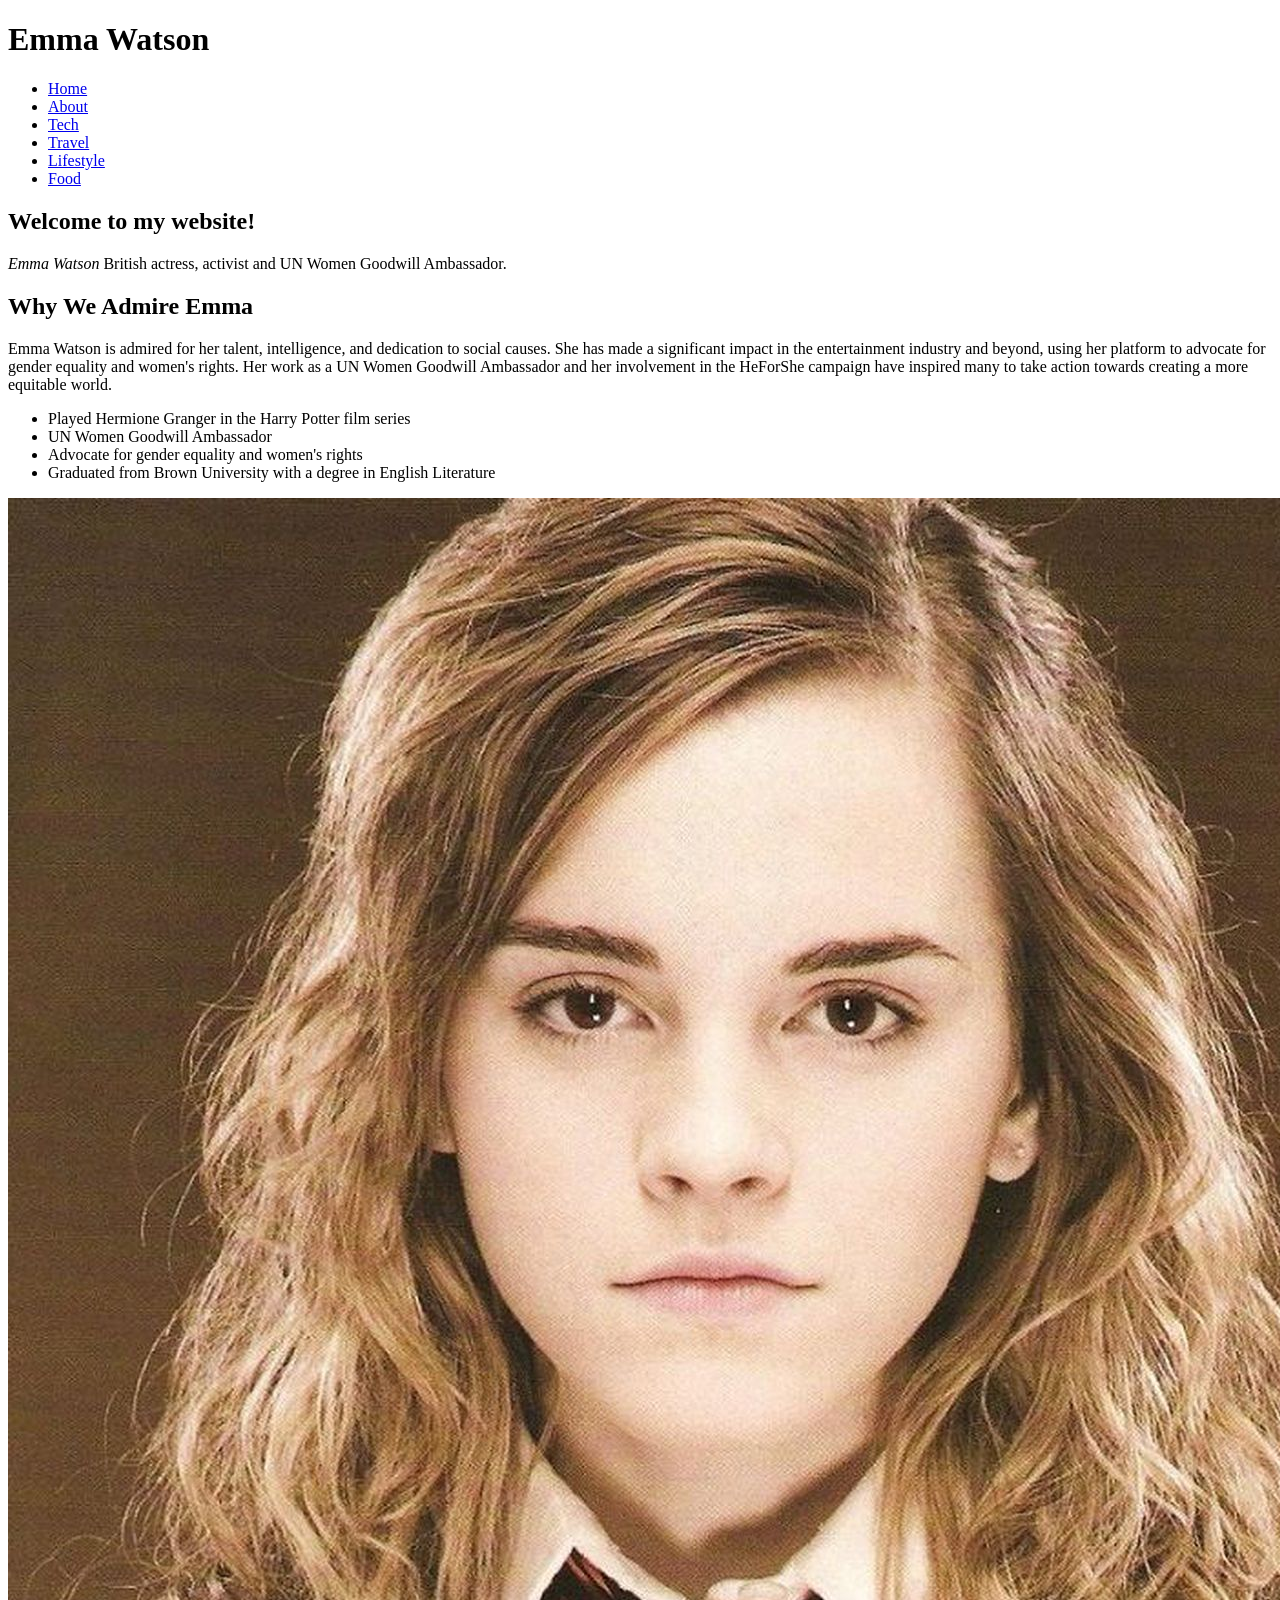
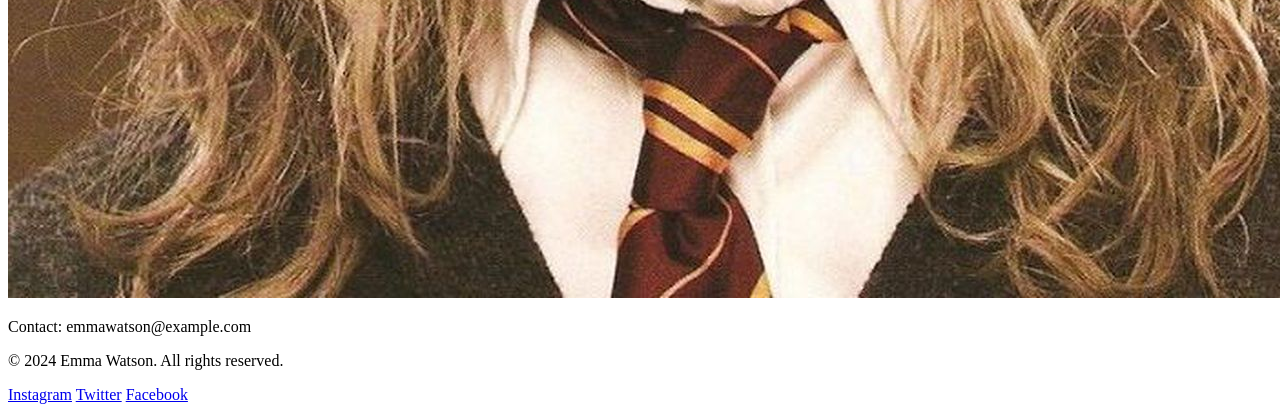
==== index.html @ 061f3134 "Revise footer with contact info and social links Updated footer to include contact information and s" ====
<!DOCTYPE html>
<html lang="en">

<head>
    <meta charset="UTF-8">
    <meta name="viewport" content="width=device-width, initial-scale=1.0">
    <link rel="preconnect" href="https://fonts.googleapis.com">
    <link rel="preconnect" href="https://fonts.gstatic.com" crossorigin>
    <link
        href="https://fonts.googleapis.com/css2?family=Playfair+Display:wght@700&family=Roboto:wght@300;400;700&display=swap"
        rel="stylesheet">
    <title> Emma Watson | Home</title>
    <link rel="stylesheet" href="style.css">



</head>

<body>

    <header class="site-header">
        <div class="logo">
            <h1>Emma Watson</h1>
        </div>


        <nav class="nav-links">
            <ul>
                <li><a href="index.html" class="active">Home</a></li>
                <li><a href="aboutme.html">About</a></li>
                <li><a href="tech.html">Tech</a></li>
                <li><a href="travel.html">Travel</a></li>
                <li><a href="lifestyle.html">Lifestyle</a></li>
                <li><a href="food.html">Food</a></li>
            </ul>
        </nav>

    </header>

    <main>
        <section class="hero">
            <h2>Welcome to my website!</h2>
            <p> <em>Emma Watson</em> British actress, activist and UN Women Goodwill Ambassador.</p>
        </section>

        <section class="intro">
            <h2>Why We Admire Emma </h2>

            <p>Emma Watson is admired for her talent, intelligence, and dedication to social causes. She has made a
                significant impact in the entertainment industry and beyond, using her platform to advocate for gender
                equality and women's rights. Her work as a UN Women Goodwill Ambassador and her involvement in the
                HeForShe campaign have inspired many to take action towards creating a more equitable world.</p>
            <ul>
                <li>Played Hermione Granger in the Harry Potter film series</li>
                <li> UN Women Goodwill Ambassador</li>
                <li> Advocate for gender equality and women's rights</li>
                <li>Graduated from Brown University with a degree in English Literature</li>

            </ul>

        </section>

        <section class="featured-image">
            <img src="pictures.jpg/emma1_.jpg" alt="Emma Watson">

        </section>



    </main>
   <footer>
    <p>Contact: emmawatson@example.com</p>
    <p>&copy; 2024 Emma Watson. All rights reserved.</p>

    <div class="social-links">
        <a href="#">Instagram</a>
        <a href="#">Twitter</a>
        <a href="#">Facebook</a>
    </div>
</footer>
</body>

</html>
---- style.css ----
.card-img-top {
    width: 100%;
    height: 260px;
    object-fit: contain;
    background-color: #f5f5f5;
}
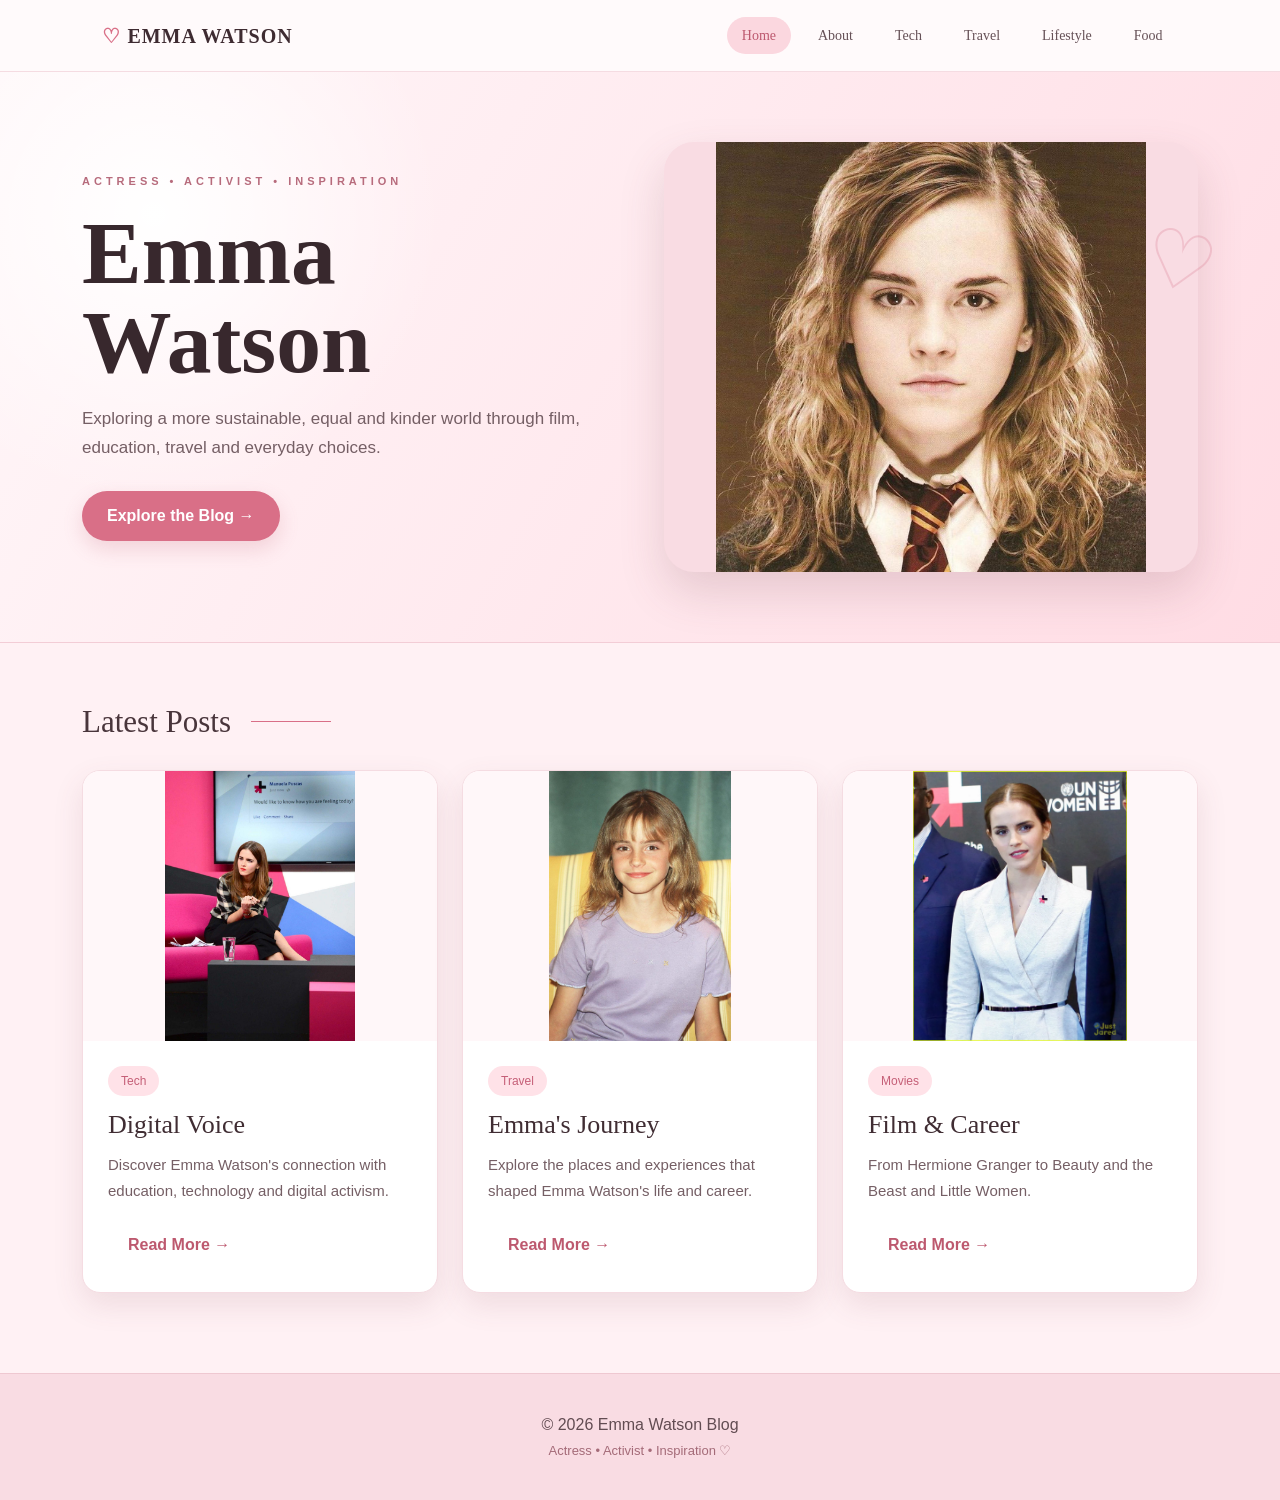
==== commit 80d72165: "Update Emma Watson website design" ====
--- a/index.html
+++ b/index.html
@@ -4,80 +4,237 @@
 <head>
     <meta charset="UTF-8">
     <meta name="viewport" content="width=device-width, initial-scale=1.0">
-    <link rel="preconnect" href="https://fonts.googleapis.com">
-    <link rel="preconnect" href="https://fonts.gstatic.com" crossorigin>
-    <link
-        href="https://fonts.googleapis.com/css2?family=Playfair+Display:wght@700&family=Roboto:wght@300;400;700&display=swap"
-        rel="stylesheet">
-    <title> Emma Watson | Home</title>
+
+    <title>Emma Watson</title>
+
+    <link rel="stylesheet"
+          href="bootstrap-5.3.8-dist/css/bootstrap.min.css">
+
     <link rel="stylesheet" href="style.css">
-
-
-
 </head>
 
 <body>
 
-    <header class="site-header">
+    <!-- NAVBAR -->
+    <nav class="main-nav">
+
         <div class="logo">
-            <h1>Emma Watson</h1>
-        </div>
-
-
-        <nav class="nav-links">
-            <ul>
-                <li><a href="index.html" class="active">Home</a></li>
-                <li><a href="aboutme.html">About</a></li>
-                <li><a href="tech.html">Tech</a></li>
-                <li><a href="travel.html">Travel</a></li>
-                <li><a href="lifestyle.html">Lifestyle</a></li>
-                <li><a href="food.html">Food</a></li>
-            </ul>
-        </nav>
+            ♡ EMMA WATSON
+        </div>
+
+        <ul>
+            <li><a href="index.html" class="active">Home</a></li>
+            <li><a href="aboutme.html">About</a></li>
+            <li><a href="tech.html">Tech</a></li>
+            <li><a href="travel.html">Travel</a></li>
+            <li><a href="lifestyle.html">Lifestyle</a></li>
+            <li><a href="food.html">Food</a></li>
+        </ul>
+
+    </nav>
+
+
+    <!-- HERO -->
+    <header class="home-hero">
+
+        <div class="container">
+
+            <div class="row align-items-center g-5">
+
+                <!-- LEFT TEXT -->
+                <div class="col-12 col-lg-6">
+
+                    <p class="hero-small">
+                        ACTRESS • ACTIVIST • INSPIRATION
+                    </p>
+
+                    <h1>
+                        Emma Watson
+                    </h1>
+
+                    <p class="home-description">
+                        Exploring a more sustainable, equal and kinder world
+                        through film, education, travel and everyday choices.
+                    </p>
+
+                    <a href="#latest" class="hero-button">
+                        Explore the Blog →
+                    </a>
+
+                </div>
+
+
+                <!-- RIGHT IMAGE -->
+                <div class="col-12 col-lg-6">
+
+                    <div class="hero-photo">
+
+                        <img
+                            src="pictures.jpg/emma1_.jpg"
+                            alt="Emma Watson"
+                        >
+
+                    </div>
+
+                </div>
+
+            </div>
+
+        </div>
 
     </header>
 
-    <main>
-        <section class="hero">
-            <h2>Welcome to my website!</h2>
-            <p> <em>Emma Watson</em> British actress, activist and UN Women Goodwill Ambassador.</p>
-        </section>
-
-        <section class="intro">
-            <h2>Why We Admire Emma </h2>
-
-            <p>Emma Watson is admired for her talent, intelligence, and dedication to social causes. She has made a
-                significant impact in the entertainment industry and beyond, using her platform to advocate for gender
-                equality and women's rights. Her work as a UN Women Goodwill Ambassador and her involvement in the
-                HeForShe campaign have inspired many to take action towards creating a more equitable world.</p>
-            <ul>
-                <li>Played Hermione Granger in the Harry Potter film series</li>
-                <li> UN Women Goodwill Ambassador</li>
-                <li> Advocate for gender equality and women's rights</li>
-                <li>Graduated from Brown University with a degree in English Literature</li>
-
-            </ul>
-
-        </section>
-
-        <section class="featured-image">
-            <img src="pictures.jpg/emma1_.jpg" alt="Emma Watson">
-
-        </section>
-
-
+
+    <!-- LATEST POSTS -->
+    <main id="latest" class="container content-section">
+
+        <div class="section-heading">
+
+            <h2>Latest Posts</h2>
+
+            <div class="heading-line"></div>
+
+        </div>
+
+
+        <div class="row g-4">
+
+
+            <!-- TECH -->
+            <div class="col-12 col-md-6 col-lg-4">
+
+                <article class="emma-card">
+
+                    <div class="emma-image">
+
+                        <img
+                            src="pictures.jpg/digital-voice.jpg"
+                            alt="Emma Watson digital voice"
+                            loading="lazy"
+                        >
+
+                    </div>
+
+                    <div class="emma-card-content">
+
+                        <span class="emma-tag">
+                            Tech
+                        </span>
+
+                        <h3>Digital Voice</h3>
+
+                        <p>
+                            Discover Emma Watson's connection with
+                            education, technology and digital activism.
+                        </p>
+
+                        <a href="tech.html" class="read-more">
+                            Read More →
+                        </a>
+
+                    </div>
+
+                </article>
+
+            </div>
+
+
+            <!-- TRAVEL -->
+            <div class="col-12 col-md-6 col-lg-4">
+
+                <article class="emma-card">
+
+                    <div class="emma-image">
+
+                        <img
+                            src="pictures.jpg/oxford.jpg"
+                            alt="Emma Watson journey"
+                            loading="lazy"
+                        >
+
+                    </div>
+
+                    <div class="emma-card-content">
+
+                        <span class="emma-tag">
+                            Travel
+                        </span>
+
+                        <h3>Emma's Journey</h3>
+
+                        <p>
+                            Explore the places and experiences that
+                            shaped Emma Watson's life and career.
+                        </p>
+
+                        <a href="travel.html" class="read-more">
+                            Read More →
+                        </a>
+
+                    </div>
+
+                </article>
+
+            </div>
+
+
+            <!-- MOVIES -->
+            <div class="col-12 col-md-6 col-lg-4">
+
+                <article class="emma-card">
+
+                    <div class="emma-image">
+
+                        <img
+                            src="pictures.jpg/movies.jpg"
+                            alt="Emma Watson film career"
+                            loading="lazy"
+                        >
+
+                    </div>
+
+                    <div class="emma-card-content">
+
+                        <span class="emma-tag">
+                            Movies
+                        </span>
+
+                        <h3>Film & Career</h3>
+
+                        <p>
+                            From Hermione Granger to Beauty and the Beast
+                            and Little Women.
+                        </p>
+
+                        <a href="travel.html" class="read-more">
+                            Read More →
+                        </a>
+
+                    </div>
+
+                </article>
+
+            </div>
+
+        </div>
 
     </main>
-   <footer>
-    <p>Contact: emmawatson@example.com</p>
-    <p>&copy; 2024 Emma Watson. All rights reserved.</p>
-
-    <div class="social-links">
-        <a href="#">Instagram</a>
-        <a href="#">Twitter</a>
-        <a href="#">Facebook</a>
-    </div>
-</footer>
+
+
+    <!-- FOOTER -->
+    <footer class="site-footer">
+
+        <p>© 2026 Emma Watson Blog</p>
+
+        <p class="footer-small">
+            Actress • Activist • Inspiration ♡
+        </p>
+
+    </footer>
+
+
+    <script src="bootstrap-5.3.8-dist/js/bootstrap.bundle.min.js"></script>
+
 </body>
 
-</html>
+</html>
--- a/style.css
+++ b/style.css
@@ -1,6 +1,658 @@
-.card-img-top {
+/* =========================================
+   GLOBAL
+========================================= */
+
+:root {
+    --pink-light: #fff1f4;
+    --pink-soft: #fbd7df;
+    --pink-main: #d96f87;
+    --pink-dark: #bd596f;
+    --text-dark: #3e2b31;
+    --text-soft: #735e64;
+    --white: #ffffff;
+}
+
+
+* {
+    box-sizing: border-box;
+}
+
+
+body {
+    margin: 0;
+
+    background: #fff1f4;
+
+    color: var(--text-dark);
+
+    font-family: Arial, Helvetica, sans-serif;
+}
+
+
+/* =========================================
+   NAVBAR
+========================================= */
+
+.main-nav {
+    min-height: 72px;
+
+    padding: 0 8%;
+
+    background: rgba(255, 250, 251, 0.97);
+
+    display: flex;
+    align-items: center;
+    justify-content: space-between;
+
+    border-bottom: 1px solid #f5dce2;
+}
+
+
+.logo {
+    font-family: Georgia, "Times New Roman", serif;
+
+    font-size: 20px;
+    font-weight: bold;
+
+    letter-spacing: 1px;
+
+    color: var(--text-dark);
+}
+
+
+.logo::first-letter {
+    color: var(--pink-main);
+}
+
+
+.main-nav ul {
+    list-style: none;
+
+    display: flex;
+    align-items: center;
+
+    gap: 12px;
+
+    margin: 0;
+    padding: 0;
+}
+
+
+.main-nav a {
+    display: block;
+
+    padding: 8px 15px;
+
+    color: #665157;
+
+    text-decoration: none;
+
+    font-family: Georgia, "Times New Roman", serif;
+
+    font-size: 14px;
+
+    border-radius: 25px;
+
+    transition: 0.25s;
+}
+
+
+.main-nav a:hover {
+    color: var(--pink-dark);
+
+    background: #ffe7ec;
+}
+
+
+.main-nav a.active {
+    color: var(--pink-dark);
+
+    background: #fbd7df;
+}
+
+
+/* =========================================
+   HERO
+========================================= */
+
+.page-hero {
+    text-align: center;
+
+    padding: 85px 20px 75px;
+
+    background:
+        radial-gradient(
+            circle at 15% 20%,
+            #ffffff 0%,
+            transparent 25%
+        ),
+        linear-gradient(
+            120deg,
+            #fff8fa 0%,
+            #ffe3e9 100%
+        );
+
+    border-bottom: 1px solid #f4d6dd;
+}
+
+
+.hero-small {
+    margin: 0 0 18px;
+
+    color: #b76b7c;
+
+    font-size: 11px;
+
+    letter-spacing: 4px;
+
+    font-weight: 600;
+}
+
+
+.page-hero h1 {
+    margin: 0;
+
+    font-family: Georgia, "Times New Roman", serif;
+
+    font-size: clamp(42px, 5vw, 66px);
+
+    color: #38282d;
+
+    font-weight: bold;
+}
+
+
+.hero-description {
+    max-width: 750px;
+
+    margin: 18px auto 0;
+
+    color: #80696f;
+
+    font-size: 16px;
+
+    line-height: 1.7;
+}
+
+
+/* =========================================
+   MAIN CONTENT
+========================================= */
+
+.content-section {
+    padding-top: 60px;
+    padding-bottom: 80px;
+}
+
+
+.section-heading {
+    display: flex;
+    align-items: center;
+
+    gap: 20px;
+
+    margin-bottom: 30px;
+}
+
+
+.section-heading h2 {
+    margin: 0;
+
+    font-family: Georgia, "Times New Roman", serif;
+
+    font-size: 31px;
+
+    color: #49353b;
+}
+
+
+.heading-line {
+    width: 80px;
+    height: 1px;
+
+    background: var(--pink-main);
+}
+
+
+/* =========================================
+   CARDS
+========================================= */
+
+.emma-card {
     width: 100%;
-    height: 260px;
+    height: 100%;
+
+    overflow: hidden;
+
+    background: var(--white);
+
+    border-radius: 18px;
+
+    border: 1px solid #f5dce2;
+
+    box-shadow:
+        0 12px 30px rgba(122, 67, 80, 0.12);
+
+    transition:
+        transform 0.3s ease,
+        box-shadow 0.3s ease;
+}
+
+
+.emma-card:hover {
+    transform: translateY(-7px);
+
+    box-shadow:
+        0 18px 38px rgba(122, 67, 80, 0.18);
+}
+
+
+/* =========================================
+   IMAGES
+========================================= */
+
+.emma-image {
+    width: 100%;
+    height: 270px;
+
+    display: flex;
+    align-items: center;
+    justify-content: center;
+
+    overflow: hidden;
+
+    background: #fff7f9;
+}
+
+
+.emma-image img {
+    display: block;
+
+    width: 100%;
+    height: 100%;
+
     object-fit: contain;
-    background-color: #f5f5f5;
+    object-position: center;
+
+    background: #fff7f9;
+}
+
+
+/* =========================================
+   CARD TEXT
+========================================= */
+
+.emma-card-content {
+    padding: 25px;
+}
+
+
+.emma-tag {
+    display: inline-block;
+
+    padding: 6px 13px;
+
+    margin-bottom: 13px;
+
+    background: #ffe2e8;
+
+    color: #c55f77;
+
+    border-radius: 20px;
+
+    font-size: 12px;
+}
+
+
+.emma-card h3 {
+    margin: 0 0 12px;
+
+    font-family: Georgia, "Times New Roman", serif;
+
+    font-size: 26px;
+
+    color: #402d33;
+}
+
+
+.emma-card p {
+    margin-bottom: 20px;
+
+    color: #755f65;
+
+    font-size: 15px;
+
+    line-height: 1.7;
+}
+
+
+.read-more {
+    display: inline-block;
+
+    padding: 10px 20px;
+
+    color: var(--pink-dark);
+
+    text-decoration: none;
+
+    font-weight: bold;
+
+    border-radius: 25px;
+
+    transition: 0.25s;
+}
+
+
+.read-more:hover {
+    background: #ffe1e7;
+
+    color: #a9475e;
+
+    transform: translateX(4px);
+}
+
+
+/* =========================================
+   FOOTER
+========================================= */
+
+.site-footer {
+    text-align: center;
+
+    padding: 35px 20px;
+
+    background: #f9dce3;
+
+    color: #624c52;
+
+    border-top: 1px solid #efc8d1;
+}
+
+
+.site-footer p {
+    margin: 4px;
+}
+
+
+.footer-small {
+    font-size: 13px;
+
+    color: #a46b78;
+}
+
+
+/* =========================================
+   TABLET
+========================================= */
+
+@media (max-width: 991px) {
+
+    .main-nav {
+        padding: 15px 5%;
+
+        flex-direction: column;
+
+        gap: 15px;
+    }
+
+
+    .main-nav ul {
+        flex-wrap: wrap;
+
+        justify-content: center;
+    }
+
+
+    .page-hero {
+        padding: 65px 20px;
+    }
+
+
+    .emma-image {
+        height: 250px;
+    }
+
+}
+
+
+/* =========================================
+   MOBILE
+========================================= */
+
+@media (max-width: 576px) {
+
+    .main-nav ul {
+        gap: 4px;
+    }
+
+
+    .main-nav a {
+        padding: 6px 9px;
+
+        font-size: 12px;
+    }
+
+
+    .page-hero {
+        padding: 50px 15px;
+    }
+
+
+    .page-hero h1 {
+        font-size: 39px;
+    }
+
+
+    .hero-small {
+        letter-spacing: 2px;
+
+        font-size: 9px;
+    }
+
+
+    .hero-description {
+        font-size: 14px;
+    }
+
+
+    .content-section {
+        padding: 40px 15px 60px;
+    }
+
+
+    .section-heading h2 {
+        font-size: 27px;
+    }
+
+
+    .heading-line {
+        width: 50px;
+    }
+
+
+    .emma-image {
+        height: 230px;
+    }
+
+}
+
+/* =========================================
+   HOME PAGE HERO
+========================================= */
+
+.home-hero {
+    padding: 70px 0;
+
+    background:
+        radial-gradient(
+            circle at 12% 25%,
+            #ffffff 0%,
+            transparent 24%
+        ),
+        linear-gradient(
+            120deg,
+            #fff7f9 0%,
+            #ffdce4 100%
+        );
+
+    border-bottom: 1px solid #f3cdd6;
+}
+
+
+.home-hero h1 {
+    margin: 0 0 18px;
+
+    font-family: Georgia, "Times New Roman", serif;
+
+    font-size: clamp(55px, 7vw, 90px);
+
+    font-weight: bold;
+
+    color: #38282d;
+
+    line-height: 1;
+}
+
+
+.home-description {
+    max-width: 570px;
+
+    margin-bottom: 28px;
+
+    color: #755f65;
+
+    font-size: 17px;
+
+    line-height: 1.7;
+}
+
+
+/* BUTTON */
+
+.hero-button {
+    display: inline-block;
+
+    padding: 13px 25px;
+
+    background: #d96f87;
+
+    color: white;
+
+    text-decoration: none;
+
+    font-weight: bold;
+
+    border-radius: 30px;
+
+    box-shadow: 0 8px 20px rgba(190, 89, 111, 0.2);
+
+    transition: 0.3s;
+}
+
+
+.hero-button:hover {
+    background: #bd596f;
+
+    color: white;
+
+    transform: translateY(-3px);
+}
+
+
+/* EMMA HERO PHOTO */
+
+.hero-photo {
+    width: 100%;
+    height: 430px;
+
+    overflow: hidden;
+
+    border-radius: 30px;
+
+    background: #f9dce3;
+
+    box-shadow:
+        0 20px 45px rgba(117, 65, 78, 0.18);
+}
+
+
+.hero-photo img {
+    width: 100%;
+    height: 100%;
+
+    object-fit: contain;
+    object-position: center bottom;
+
+    display: block;
+}
+
+
+/* DECORATIVE HEART */
+
+.home-hero::after {
+    content: "♡";
+
+    position: absolute;
+
+    right: 5%;
+    top: 130px;
+
+    color: rgba(217, 111, 135, 0.25);
+
+    font-size: 80px;
+
+    transform: rotate(15deg);
+
+    pointer-events: none;
+}
+
+
+.home-hero {
+    position: relative;
+}
+
+
+/* HOME RESPONSIVE */
+
+@media (max-width: 991px) {
+
+    .home-hero {
+        padding: 55px 0;
+    }
+
+    .home-hero h1 {
+        font-size: 60px;
+    }
+
+    .hero-photo {
+        height: 380px;
+    }
+
+}
+
+
+@media (max-width: 576px) {
+
+    .home-hero {
+        padding: 45px 15px;
+        text-align: center;
+    }
+
+    .home-description {
+        margin-left: auto;
+        margin-right: auto;
+    }
+
+    .home-hero h1 {
+        font-size: 48px;
+    }
+
+    .hero-photo {
+        height: 330px;
+    }
+
+    .home-hero::after {
+        display: none;
+    }
+
 }
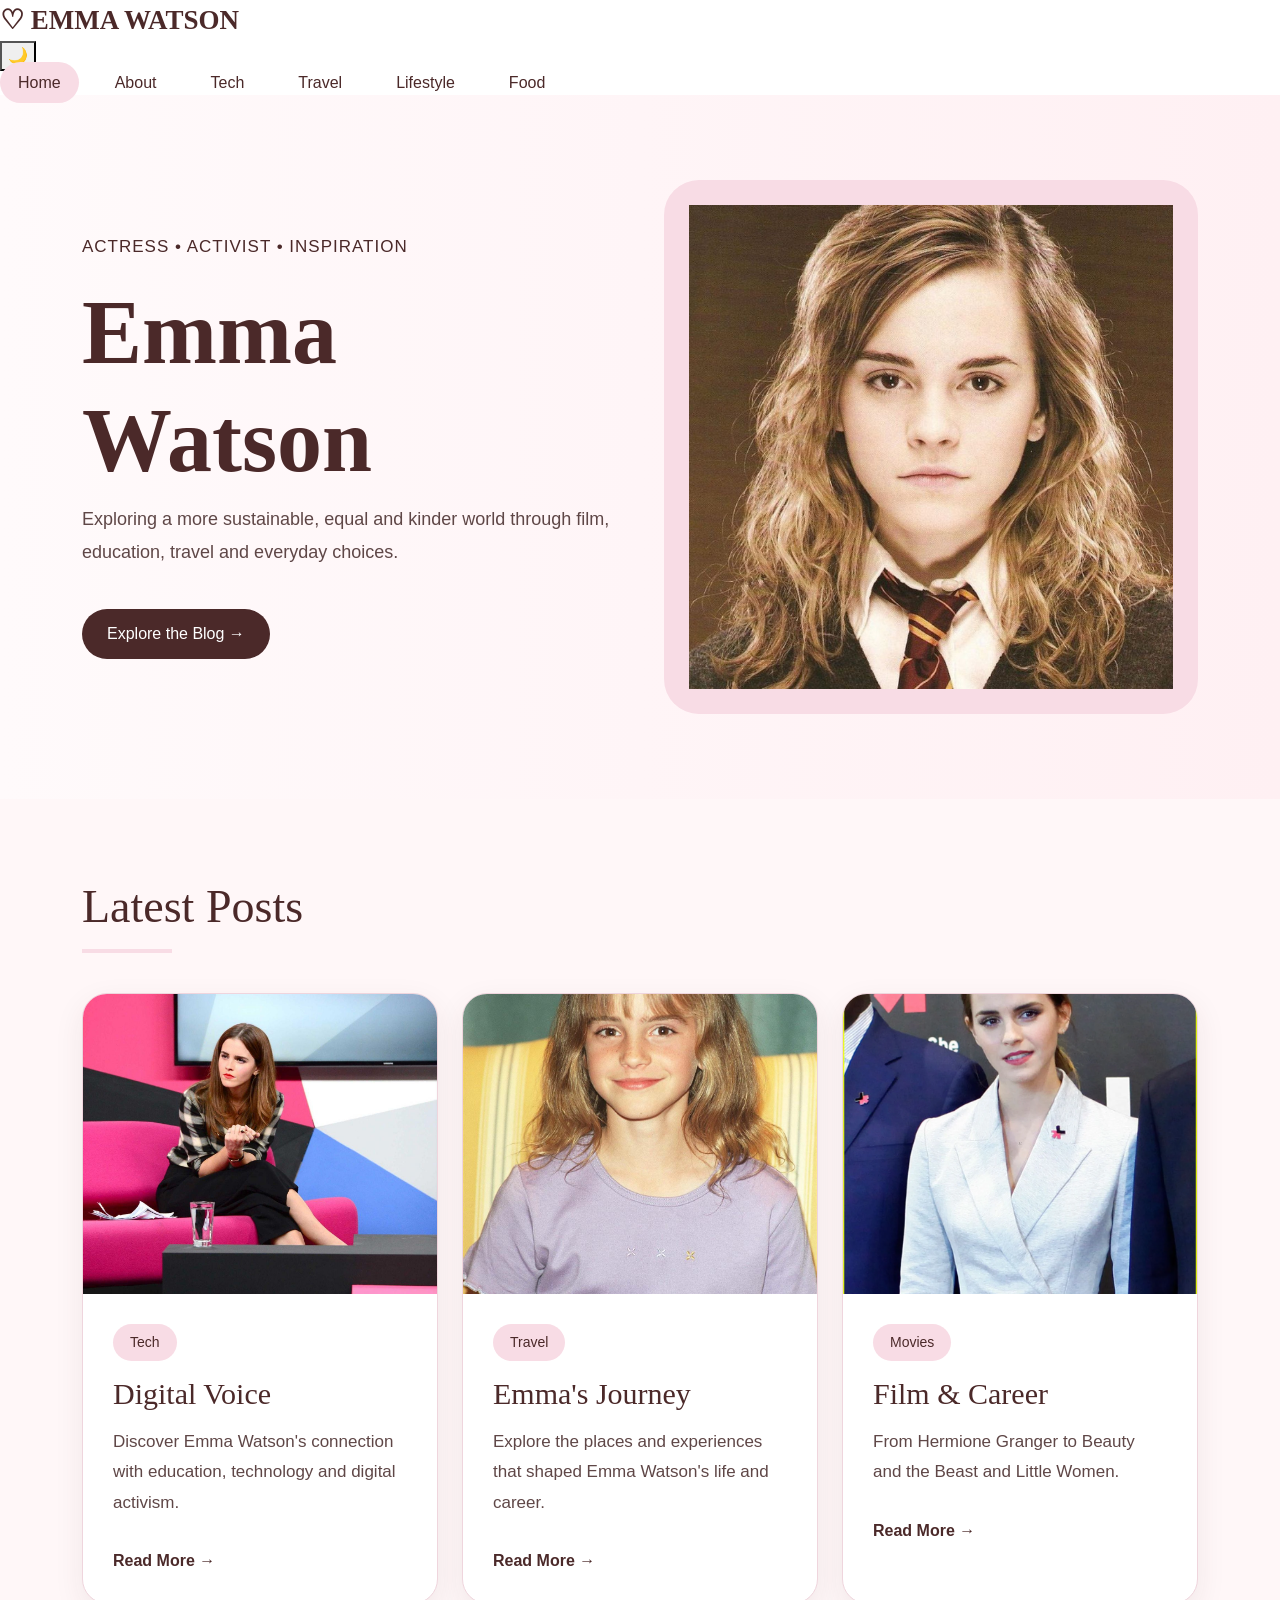
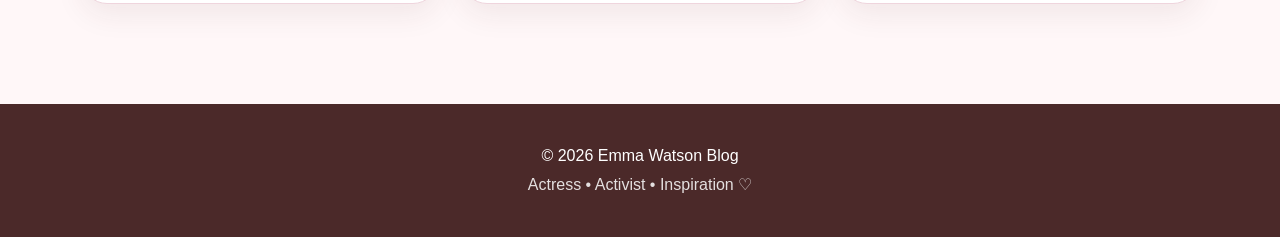
==== commit cc4c96f9: "Update index.html" ====
--- a/index.html
+++ b/index.html
@@ -15,12 +15,12 @@
 
 <body>
 
-    <!-- NAVBAR -->
     <nav class="main-nav">
 
         <div class="logo">
             ♡ EMMA WATSON
         </div>
+        <button id="themeToggle" class="theme-btn">🌙</button>
 
         <ul>
             <li><a href="index.html" class="active">Home</a></li>
@@ -34,7 +34,6 @@
     </nav>
 
 
-    <!-- HERO -->
     <header class="home-hero">
 
         <div class="container">
@@ -64,7 +63,7 @@
                 </div>
 
 
-                <!-- RIGHT IMAGE -->
+       
                 <div class="col-12 col-lg-6">
 
                     <div class="hero-photo">
@@ -85,7 +84,7 @@
     </header>
 
 
-    <!-- LATEST POSTS -->
+
     <main id="latest" class="container content-section">
 
         <div class="section-heading">
@@ -100,7 +99,7 @@
         <div class="row g-4">
 
 
-            <!-- TECH -->
+         
             <div class="col-12 col-md-6 col-lg-4">
 
                 <article class="emma-card">
@@ -139,7 +138,6 @@
             </div>
 
 
-            <!-- TRAVEL -->
             <div class="col-12 col-md-6 col-lg-4">
 
                 <article class="emma-card">
@@ -178,7 +176,6 @@
             </div>
 
 
-            <!-- MOVIES -->
             <div class="col-12 col-md-6 col-lg-4">
 
                 <article class="emma-card">
@@ -221,7 +218,7 @@
     </main>
 
 
-    <!-- FOOTER -->
+
     <footer class="site-footer">
 
         <p>© 2026 Emma Watson Blog</p>
@@ -237,4 +234,4 @@
 
 </body>
 
-</html>+</html>
--- a/style.css
+++ b/style.css
@@ -1,658 +1,454 @@
-/* =========================================
-   GLOBAL
-========================================= */
-
 :root {
-    --pink-light: #fff1f4;
-    --pink-soft: #fbd7df;
-    --pink-main: #d96f87;
-    --pink-dark: #bd596f;
-    --text-dark: #3e2b31;
-    --text-soft: #735e64;
+    --cream: #fff7f8;
+    --pink: #f8dce5;
+    --pink-light: #fff0f3;
+    --brown: #4b2929;
+    --text: #5f4747;
     --white: #ffffff;
 }
-
-
-* {
-    box-sizing: border-box;
-}
-
 
 body {
     margin: 0;
-
-    background: #fff1f4;
-
-    color: var(--text-dark);
-
-    font-family: Arial, Helvetica, sans-serif;
-}
-
-
-/* =========================================
-   NAVBAR
-========================================= */
-
-.main-nav {
-    min-height: 72px;
-
-    padding: 0 8%;
-
-    background: rgba(255, 250, 251, 0.97);
-
+    background: var(--cream);
+    color: var(--brown);
+    font-family: "Poppins", sans-serif;
+}
+
+.navbar,
+.main-nav,
+.site-header {
+    background: #ffffff;
+}
+
+.navbar {
+    min-height: 86px;
+    padding: 0 7%;
     display: flex;
     align-items: center;
     justify-content: space-between;
-
-    border-bottom: 1px solid #f5dce2;
-}
-
-
-.logo {
-    font-family: Georgia, "Times New Roman", serif;
-
-    font-size: 20px;
-    font-weight: bold;
-
-    letter-spacing: 1px;
-
-    color: var(--text-dark);
-}
-
-
-.logo::first-letter {
-    color: var(--pink-main);
-}
-
-
-.main-nav ul {
+    border-bottom: 1px solid #f0d8df;
+}
+
+.navbar .logo,
+.main-nav .logo,
+.site-header .logo {
+    font-family: "Playfair Display", serif;
+    font-size: 27px;
+    font-weight: 700;
+    color: var(--brown);
+}
+
+.navbar .nav-links,
+.main-nav ul,
+.site-header .nav {
     list-style: none;
-
+    margin: 0;
+    padding: 0;
     display: flex;
     align-items: center;
-
-    gap: 12px;
-
-    margin: 0;
-    padding: 0;
-}
-
-
-.main-nav a {
+    gap: 18px;
+}
+
+.navbar .nav-links li,
+.main-nav li,
+.site-header .nav-item {
+    list-style: none;
+}
+
+.navbar a,
+.main-nav a,
+.site-header a {
+    color: var(--brown);
+    text-decoration: none;
+    padding: 12px 18px;
+    border-radius: 30px;
+    transition: 0.3s;
+}
+
+.navbar a:hover,
+.main-nav a:hover,
+.site-header a:hover {
+    background: var(--pink-light);
+}
+
+.navbar a.active,
+.main-nav a.active,
+.site-header a.active {
+    background: var(--pink);
+}
+
+.home-hero,
+.page-hero {
+    background: linear-gradient(90deg, #fffafb, #fff0f3);
+}
+
+.home-hero {
+    padding: 85px 0;
+}
+
+.page-hero {
+    padding: 90px 0 100px;
+}
+
+.hero-small {
+    font-family: "Poppins", sans-serif;
+    font-size: 17px;
+    letter-spacing: 1px;
+    color: var(--brown);
+    margin-bottom: 20px;
+}
+
+.home-hero h1,
+.page-hero h1 {
+    font-family: "Playfair Display", serif;
+    color: var(--brown);
+    font-weight: 700;
+}
+
+.home-hero h1 {
+    font-size: 90px;
+}
+
+.page-hero h1 {
+    font-size: 76px;
+}
+
+.home-description,
+.hero-description {
+    color: var(--text);
+    font-size: 18px;
+    line-height: 1.8;
+    max-width: 650px;
+}
+
+.hero-button {
+    display: inline-block;
+    margin-top: 25px;
+    padding: 13px 25px;
+    background: var(--brown);
+    color: white;
+    text-decoration: none;
+    border-radius: 30px;
+}
+
+.hero-button:hover {
+    background: #693d3d;
+    color: white;
+}
+
+.hero-photo {
+    background: var(--pink);
+    padding: 25px;
+    border-radius: 35px;
+}
+
+.hero-photo img {
+    width: 100%;
     display: block;
-
-    padding: 8px 15px;
-
-    color: #665157;
-
-    text-decoration: none;
-
-    font-family: Georgia, "Times New Roman", serif;
-
-    font-size: 14px;
-
+}
+
+.content-section {
+    padding-top: 80px;
+    padding-bottom: 100px;
+}
+
+.section-heading {
+    margin-bottom: 40px;
+}
+
+.section-heading h2 {
+    font-family: "Playfair Display", serif;
+    color: var(--brown);
+    font-size: 46px;
+}
+
+.heading-line {
+    width: 90px;
+    height: 4px;
+    background: var(--pink);
+    margin-top: 15px;
+}
+
+.emma-card {
+    height: 100%;
+    background: white;
+    border: 1px solid #efd5dd;
     border-radius: 25px;
-
-    transition: 0.25s;
-}
-
-
-.main-nav a:hover {
-    color: var(--pink-dark);
-
-    background: #ffe7ec;
-}
-
-
-.main-nav a.active {
-    color: var(--pink-dark);
-
-    background: #fbd7df;
-}
-
-
-/* =========================================
-   HERO
-========================================= */
-
-.page-hero {
-    text-align: center;
-
-    padding: 85px 20px 75px;
-
-    background:
-        radial-gradient(
-            circle at 15% 20%,
-            #ffffff 0%,
-            transparent 25%
-        ),
-        linear-gradient(
-            120deg,
-            #fff8fa 0%,
-            #ffe3e9 100%
-        );
-
-    border-bottom: 1px solid #f4d6dd;
-}
-
-
-.hero-small {
-    margin: 0 0 18px;
-
-    color: #b76b7c;
-
-    font-size: 11px;
-
-    letter-spacing: 4px;
-
-    font-weight: 600;
-}
-
-
-.page-hero h1 {
-    margin: 0;
-
-    font-family: Georgia, "Times New Roman", serif;
-
-    font-size: clamp(42px, 5vw, 66px);
-
-    color: #38282d;
-
-    font-weight: bold;
-}
-
-
-.hero-description {
-    max-width: 750px;
-
-    margin: 18px auto 0;
-
-    color: #80696f;
-
-    font-size: 16px;
-
-    line-height: 1.7;
-}
-
-
-/* =========================================
-   MAIN CONTENT
-========================================= */
-
-.content-section {
-    padding-top: 60px;
-    padding-bottom: 80px;
-}
-
-
-.section-heading {
-    display: flex;
-    align-items: center;
-
-    gap: 20px;
-
-    margin-bottom: 30px;
-}
-
-
-.section-heading h2 {
-    margin: 0;
-
-    font-family: Georgia, "Times New Roman", serif;
-
-    font-size: 31px;
-
-    color: #49353b;
-}
-
-
-.heading-line {
-    width: 80px;
-    height: 1px;
-
-    background: var(--pink-main);
-}
-
-
-/* =========================================
-   CARDS
-========================================= */
-
-.emma-card {
+    overflow: hidden;
+    box-shadow: 0 10px 30px rgba(75, 41, 41, 0.08);
+    transition: 0.3s;
+}
+
+.emma-card:hover {
+    transform: translateY(-6px);
+    box-shadow: 0 15px 35px rgba(75, 41, 41, 0.14);
+}
+
+.emma-image {
+    width: 100%;
+    height: 300px;
+    overflow: hidden;
+}
+
+.emma-image img {
     width: 100%;
     height: 100%;
-
-    overflow: hidden;
-
-    background: var(--white);
-
-    border-radius: 18px;
-
-    border: 1px solid #f5dce2;
-
-    box-shadow:
-        0 12px 30px rgba(122, 67, 80, 0.12);
-
-    transition:
-        transform 0.3s ease,
-        box-shadow 0.3s ease;
-}
-
-
-.emma-card:hover {
-    transform: translateY(-7px);
-
-    box-shadow:
-        0 18px 38px rgba(122, 67, 80, 0.18);
-}
-
-
-/* =========================================
-   IMAGES
-========================================= */
-
-.emma-image {
+    object-fit: cover;
+}
+
+.emma-card-content {
+    padding: 30px;
+}
+
+.emma-tag {
+    display: inline-block;
+    background: var(--pink);
+    color: var(--brown);
+    padding: 8px 17px;
+    border-radius: 25px;
+    font-size: 14px;
+    margin-bottom: 15px;
+}
+
+.emma-card h3 {
+    font-family: "Playfair Display", serif;
+    font-size: 30px;
+    color: var(--brown);
+    margin-bottom: 15px;
+}
+
+.emma-card p {
+    color: var(--text);
+    line-height: 1.8;
+    font-size: 17px;
+}
+
+.read-more {
+    display: inline-block;
+    margin-top: 15px;
+    color: var(--brown);
+    text-decoration: none;
+    font-weight: 600;
+}
+
+.read-more:hover {
+    color: #9a5f6f;
+}
+
+.site-footer {
+    background: var(--brown);
+    color: white;
+    text-align: center;
+    padding: 35px 20px;
+}
+
+.site-footer p {
+    margin: 5px;
+}
+
+.footer-small {
+    opacity: 0.85;
+}
+
+/* FOOD AND LIFESTYLE */
+
+body:has(.food-page),
+body:has(.lifestyle-page) {
+    background: var(--cream);
+}
+
+.food-page,
+.lifestyle-page {
+    background: var(--cream);
+    min-height: 100vh;
+}
+
+.food-page .container,
+.lifestyle-page .container {
+    max-width: 1200px;
+}
+
+.food-page h1,
+.lifestyle-page h1 {
+    font-family: "Playfair Display", serif;
+    color: var(--brown);
+}
+
+.food-page .card,
+.lifestyle-page .card {
+    background: white;
+    border: 1px solid #efd5dd;
+    border-radius: 22px;
+    box-shadow: 0 10px 25px rgba(75, 41, 41, 0.07);
+}
+
+.food-page .card:hover,
+.lifestyle-page .card:hover {
+    transform: translateY(-5px);
+    transition: 0.3s;
+}
+
+.food-page .btn,
+.lifestyle-page .btn {
+    background: var(--brown);
+    border-color: var(--brown);
+    border-radius: 8px;
+}
+
+.food-page .btn:hover,
+.lifestyle-page .btn:hover {
+    background: #693d3d;
+    border-color: #693d3d;
+}
+
+@media (max-width: 992px) {
+    .home-hero h1 {
+        font-size: 65px;
+    }
+
+    .page-hero h1 {
+        font-size: 58px;
+    }
+
+    .navbar,
+    .main-nav,
+    .site-header {
+        padding-left: 4%;
+        padding-right: 4%;
+    }
+}
+
+@media (max-width: 768px) {
+    .navbar,
+    .main-nav,
+    .site-header {
+        flex-direction: column;
+        padding: 20px;
+        gap: 15px;
+    }
+
+    .navbar .nav-links,
+    .main-nav ul,
+    .site-header .nav {
+        flex-wrap: wrap;
+        justify-content: center;
+        gap: 5px;
+    }
+
+    .home-hero {
+        padding: 55px 0;
+    }
+
+    .page-hero {
+        padding: 60px 0;
+    }
+
+    .home-hero h1 {
+        font-size: 48px;
+    }
+
+    .page-hero h1 {
+        font-size: 44px;
+    }
+
+    .content-section {
+        padding-top: 50px;
+    }
+
+    .section-heading h2 {
+        font-size: 38px;
+    }
+    .error-message {
+    color: #a94442;
+    font-size: 14px;
+    margin-top: 6px;
+}
+
+.success-message {
+    color: #5f7f5f;
+    font-size: 15px;
+    margin-top: 15px;
+}
+
+#passwordStrength {
+    margin-top: 6px;
+    font-size: 14px;
+    font-weight: 600;
+}
+
+.about-table-section {
+    margin-top: 70px;
+}
+
+.contact-form {
+    margin-top: 70px;
+}
+
+#booksTable {
+    margin-top: 20px;
+}
+
+    .emma-image {
+        height: 250px;
+    }
+}
+#lightbox {
+    display: none;
+    position: fixed;
+    z-index: 9999;
+    top: 0;
+    left: 0;
     width: 100%;
-    height: 270px;
-
-    display: flex;
+    height: 100%;
+    background: rgba(0, 0, 0, 0.85);
     align-items: center;
     justify-content: center;
-
-    overflow: hidden;
-
-    background: #fff7f9;
-}
-
-
-.emma-image img {
-    display: block;
-
-    width: 100%;
-    height: 100%;
-
-    object-fit: contain;
-    object-position: center;
-
-    background: #fff7f9;
-}
-
-
-/* =========================================
-   CARD TEXT
-========================================= */
-
-.emma-card-content {
-    padding: 25px;
-}
-
-
-.emma-tag {
-    display: inline-block;
-
-    padding: 6px 13px;
-
-    margin-bottom: 13px;
-
-    background: #ffe2e8;
-
-    color: #c55f77;
-
-    border-radius: 20px;
-
-    font-size: 12px;
-}
-
-
-.emma-card h3 {
-    margin: 0 0 12px;
-
-    font-family: Georgia, "Times New Roman", serif;
-
-    font-size: 26px;
-
-    color: #402d33;
-}
-
-
-.emma-card p {
-    margin-bottom: 20px;
-
-    color: #755f65;
-
-    font-size: 15px;
-
-    line-height: 1.7;
-}
-
-
-.read-more {
-    display: inline-block;
-
-    padding: 10px 20px;
-
-    color: var(--pink-dark);
-
-    text-decoration: none;
-
-    font-weight: bold;
-
-    border-radius: 25px;
-
-    transition: 0.25s;
-}
-
-
-.read-more:hover {
-    background: #ffe1e7;
-
-    color: #a9475e;
-
-    transform: translateX(4px);
-}
-
-
-/* =========================================
-   FOOTER
-========================================= */
-
-.site-footer {
-    text-align: center;
-
-    padding: 35px 20px;
-
-    background: #f9dce3;
-
-    color: #624c52;
-
-    border-top: 1px solid #efc8d1;
-}
-
-
-.site-footer p {
-    margin: 4px;
-}
-
-
-.footer-small {
-    font-size: 13px;
-
-    color: #a46b78;
-}
-
-
-/* =========================================
-   TABLET
-========================================= */
-
-@media (max-width: 991px) {
-
-    .main-nav {
-        padding: 15px 5%;
-
-        flex-direction: column;
-
-        gap: 15px;
-    }
-
-
-    .main-nav ul {
-        flex-wrap: wrap;
-
-        justify-content: center;
-    }
-
-
-    .page-hero {
-        padding: 65px 20px;
-    }
-
-
-    .emma-image {
-        height: 250px;
-    }
-
-}
-
-
-/* =========================================
-   MOBILE
-========================================= */
-
-@media (max-width: 576px) {
-
-    .main-nav ul {
-        gap: 4px;
-    }
-
-
-    .main-nav a {
-        padding: 6px 9px;
-
-        font-size: 12px;
-    }
-
-
-    .page-hero {
-        padding: 50px 15px;
-    }
-
-
-    .page-hero h1 {
-        font-size: 39px;
-    }
-
-
-    .hero-small {
-        letter-spacing: 2px;
-
-        font-size: 9px;
-    }
-
-
-    .hero-description {
-        font-size: 14px;
-    }
-
-
-    .content-section {
-        padding: 40px 15px 60px;
-    }
-
-
-    .section-heading h2 {
-        font-size: 27px;
-    }
-
-
-    .heading-line {
-        width: 50px;
-    }
-
-
-    .emma-image {
-        height: 230px;
-    }
-
-}
-
-/* =========================================
-   HOME PAGE HERO
-========================================= */
-
-.home-hero {
-    padding: 70px 0;
-
-    background:
-        radial-gradient(
-            circle at 12% 25%,
-            #ffffff 0%,
-            transparent 24%
-        ),
-        linear-gradient(
-            120deg,
-            #fff7f9 0%,
-            #ffdce4 100%
-        );
-
-    border-bottom: 1px solid #f3cdd6;
-}
-
-
-.home-hero h1 {
-    margin: 0 0 18px;
-
-    font-family: Georgia, "Times New Roman", serif;
-
-    font-size: clamp(55px, 7vw, 90px);
-
-    font-weight: bold;
-
-    color: #38282d;
-
-    line-height: 1;
-}
-
-
-.home-description {
-    max-width: 570px;
-
-    margin-bottom: 28px;
-
-    color: #755f65;
-
-    font-size: 17px;
-
-    line-height: 1.7;
-}
-
-
-/* BUTTON */
-
-.hero-button {
-    display: inline-block;
-
-    padding: 13px 25px;
-
-    background: #d96f87;
-
+}
+
+.lightbox-content {
+    max-width: 80%;
+    max-height: 80%;
+}
+
+#lightboxImage {
+    max-width: 100%;
+    max-height: 80vh;
+    border-radius: 15px;
+}
+
+#closeLightbox,
+#prevImage,
+#nextImage {
+    position: absolute;
+    background: none;
+    border: none;
     color: white;
-
-    text-decoration: none;
-
-    font-weight: bold;
-
-    border-radius: 30px;
-
-    box-shadow: 0 8px 20px rgba(190, 89, 111, 0.2);
-
-    transition: 0.3s;
-}
-
-
-.hero-button:hover {
-    background: #bd596f;
-
-    color: white;
-
-    transform: translateY(-3px);
-}
-
-
-/* EMMA HERO PHOTO */
-
-.hero-photo {
-    width: 100%;
-    height: 430px;
-
-    overflow: hidden;
-
-    border-radius: 30px;
-
-    background: #f9dce3;
-
-    box-shadow:
-        0 20px 45px rgba(117, 65, 78, 0.18);
-}
-
-
-.hero-photo img {
-    width: 100%;
-    height: 100%;
-
-    object-fit: contain;
-    object-position: center bottom;
-
-    display: block;
-}
-
-
-/* DECORATIVE HEART */
-
-.home-hero::after {
-    content: "♡";
-
-    position: absolute;
-
-    right: 5%;
-    top: 130px;
-
-    color: rgba(217, 111, 135, 0.25);
-
-    font-size: 80px;
-
-    transform: rotate(15deg);
-
-    pointer-events: none;
-}
-
-
-.home-hero {
-    position: relative;
-}
-
-
-/* HOME RESPONSIVE */
-
-@media (max-width: 991px) {
-
-    .home-hero {
-        padding: 55px 0;
-    }
-
-    .home-hero h1 {
-        font-size: 60px;
-    }
-
-    .hero-photo {
-        height: 380px;
-    }
-
-}
-
-
-@media (max-width: 576px) {
-
-    .home-hero {
-        padding: 45px 15px;
-        text-align: center;
-    }
-
-    .home-description {
-        margin-left: auto;
-        margin-right: auto;
-    }
-
-    .home-hero h1 {
-        font-size: 48px;
-    }
-
-    .hero-photo {
-        height: 330px;
-    }
-
-    .home-hero::after {
-        display: none;
-    }
-
-}+    font-size: 40px;
+    cursor: pointer;
+}
+
+#closeLightbox {
+    top: 20px;
+    right: 35px;
+}
+
+#prevImage {
+    left: 30px;
+    top: 50%;
+    transform: translateY(-50%);
+}
+
+#nextImage {
+    right: 30px;
+    top: 50%;
+    transform: translateY(-50%);
+}
+
+.gallery-image {
+    cursor: pointer;
+    transition: transform 0.3s ease;
+}
+
+.gallery-image:hover {
+    transform: scale(1.03);
+}
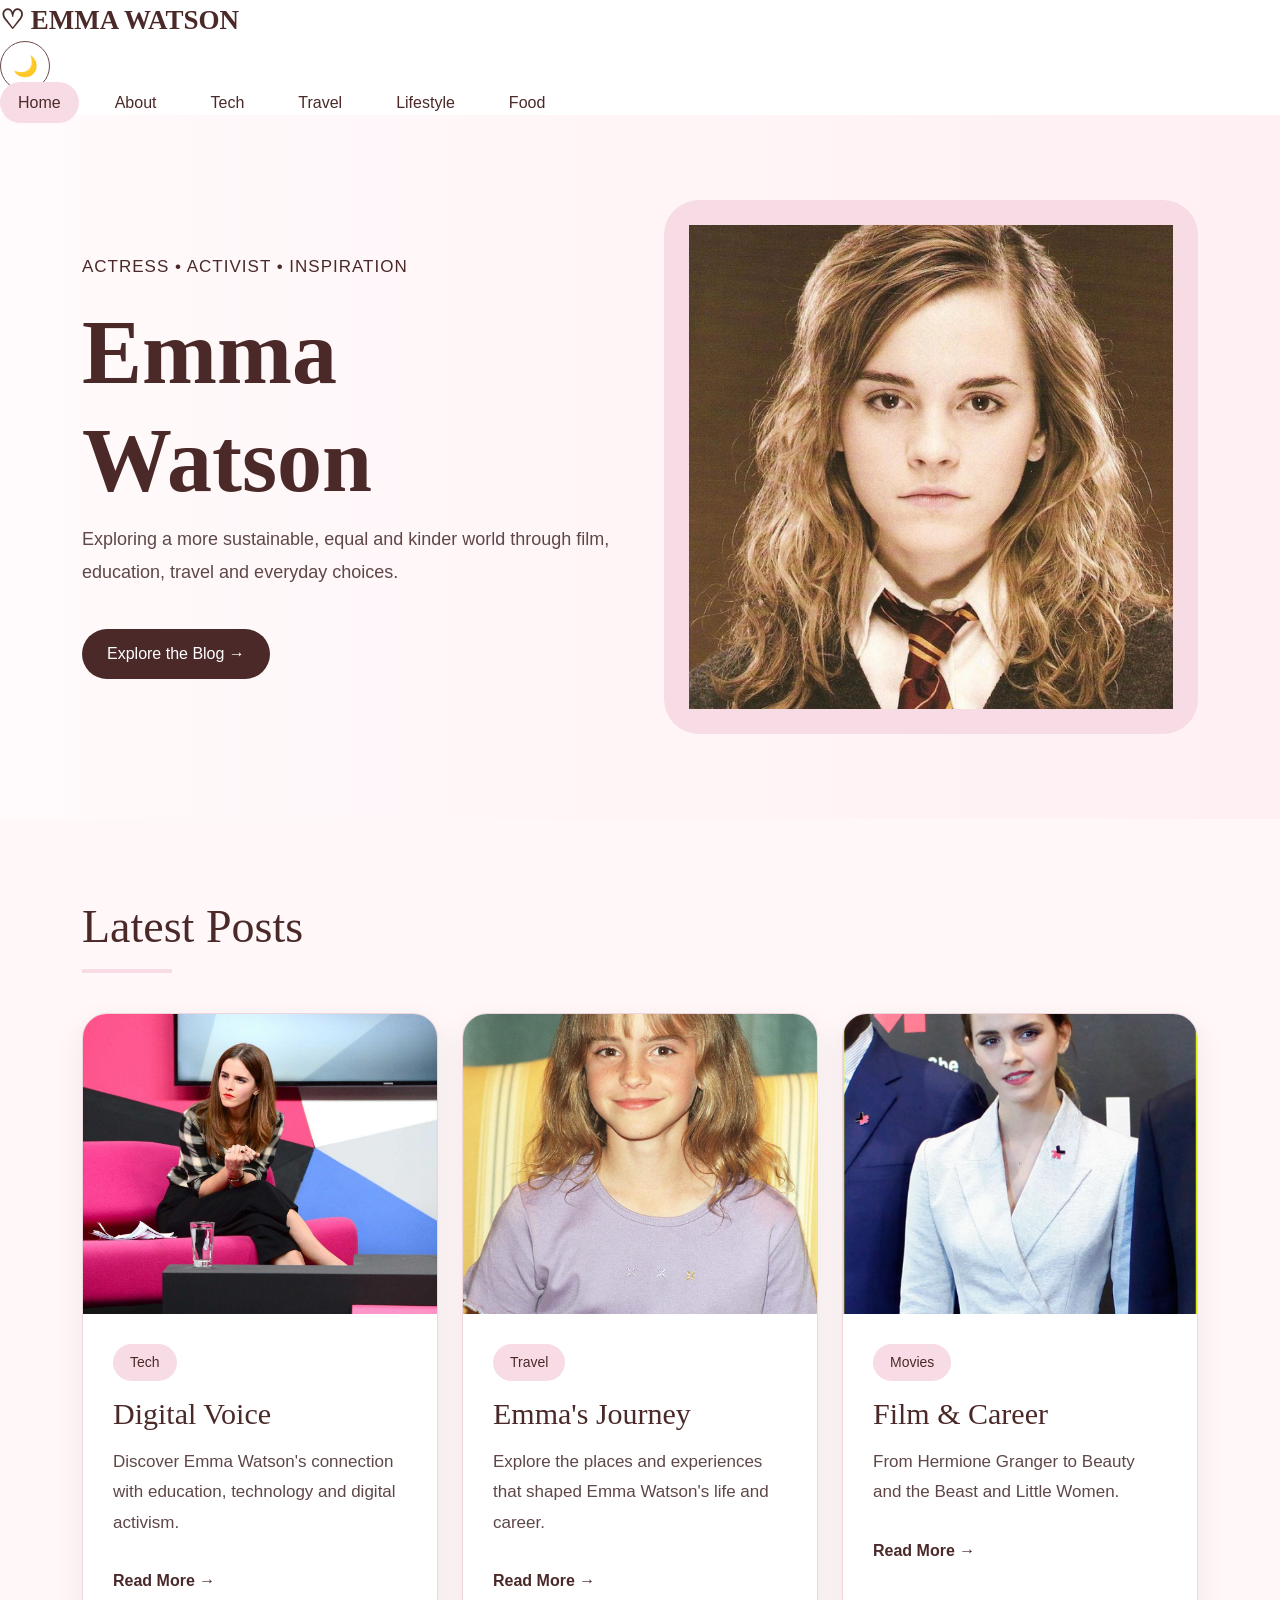
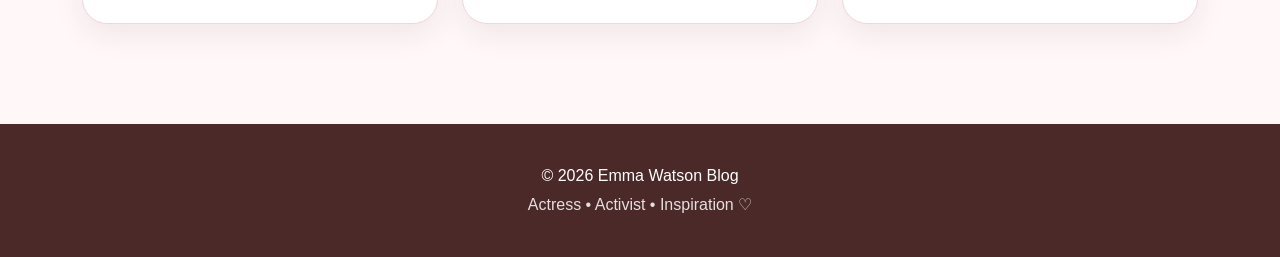
==== commit 212a8e01: "Update index.html" ====
--- a/index.html
+++ b/index.html
@@ -20,7 +20,9 @@
         <div class="logo">
             ♡ EMMA WATSON
         </div>
-        <button id="themeToggle" class="theme-btn">🌙</button>
+       <button id="themeToggle" type="button">
+    🌙
+</button>
 
         <ul>
             <li><a href="index.html" class="active">Home</a></li>
--- a/style.css
+++ b/style.css
@@ -452,3 +452,138 @@
 .gallery-image:hover {
     transform: scale(1.03);
 }
+.theme-btn {
+    border: 1px solid #5a2d2d;
+    background: transparent;
+    color: #5a2d2d;
+    border-radius: 50%;
+    width: 42px;
+    height: 42px;
+    cursor: pointer;
+    font-size: 18px;
+}
+
+.dark-theme {
+    background: #241919;
+    color: #f8eeee;
+}
+
+.dark-theme .main-nav {
+    background: #241919;
+}
+
+.dark-theme .main-nav a,
+.dark-theme .logo {
+    color: #f8eeee;
+}
+
+.dark-theme .content-section,
+.dark-theme .page-hero {
+    background: #241919;
+}
+
+.dark-theme .emma-card {
+    background: #332323;
+    color: #f8eeee;
+}
+
+.dark-theme .emma-card h3,
+.dark-theme .emma-card p {
+    color: #f8eeee;
+}
+
+.dark-theme .section-heading h2 {
+    color: #f8eeee;
+}
+.error-message {
+    color: #8b3f3f;
+    font-size: 14px;
+    margin-top: 6px;
+}
+
+.success-message {
+    color: #557755;
+    font-size: 15px;
+    margin-top: 15px;
+    font-weight: 500;
+}
+
+#passwordStrength {
+    margin-top: 6px;
+    font-size: 14px;
+    font-weight: 600;
+}
+
+#themeToggle {
+    cursor: pointer;
+    border: 1px solid #6b4a4a;
+    background: white;
+    border-radius: 50%;
+    width: 50px;
+    height: 50px;
+    font-size: 20px;
+}
+
+body.dark-mode {
+    background-color: #2b1d1d;
+    color: #f8eeee;
+}
+
+body.dark-mode .main-nav {
+    background-color: #2b1d1d;
+}
+
+body.dark-mode .main-nav a {
+    color: #f8eeee;
+}
+
+body.dark-mode .main-nav a.active {
+    background-color: #6b3d3d;
+    color: white;
+}
+
+body.dark-mode .home-hero,
+body.dark-mode .page-hero {
+    background-color: #3a2929;
+}
+
+body.dark-mode h1,
+body.dark-mode h2,
+body.dark-mode h3,
+body.dark-mode p,
+body.dark-mode li {
+    color: #f8eeee;
+}
+
+body.dark-mode .emma-card {
+    background-color: #3a2929;
+    border-color: #6b4a4a;
+}
+
+body.dark-mode .emma-card-content {
+    background-color: #3a2929;
+}
+
+body.dark-mode .emma-tag {
+    background-color: #6b3d3d;
+    color: white;
+}
+
+body.dark-mode .form-control {
+    background-color: #4a3535;
+    color: white;
+    border-color: #765555;
+}
+
+body.dark-mode .form-control::placeholder {
+    color: #d8c8c8;
+}
+
+body.dark-mode .site-footer {
+    background-color: #1f1515;
+}
+
+.dark-theme .theme-btn {
+    color: #f8eeee;
+    border-color: #f8eeee;
+}
